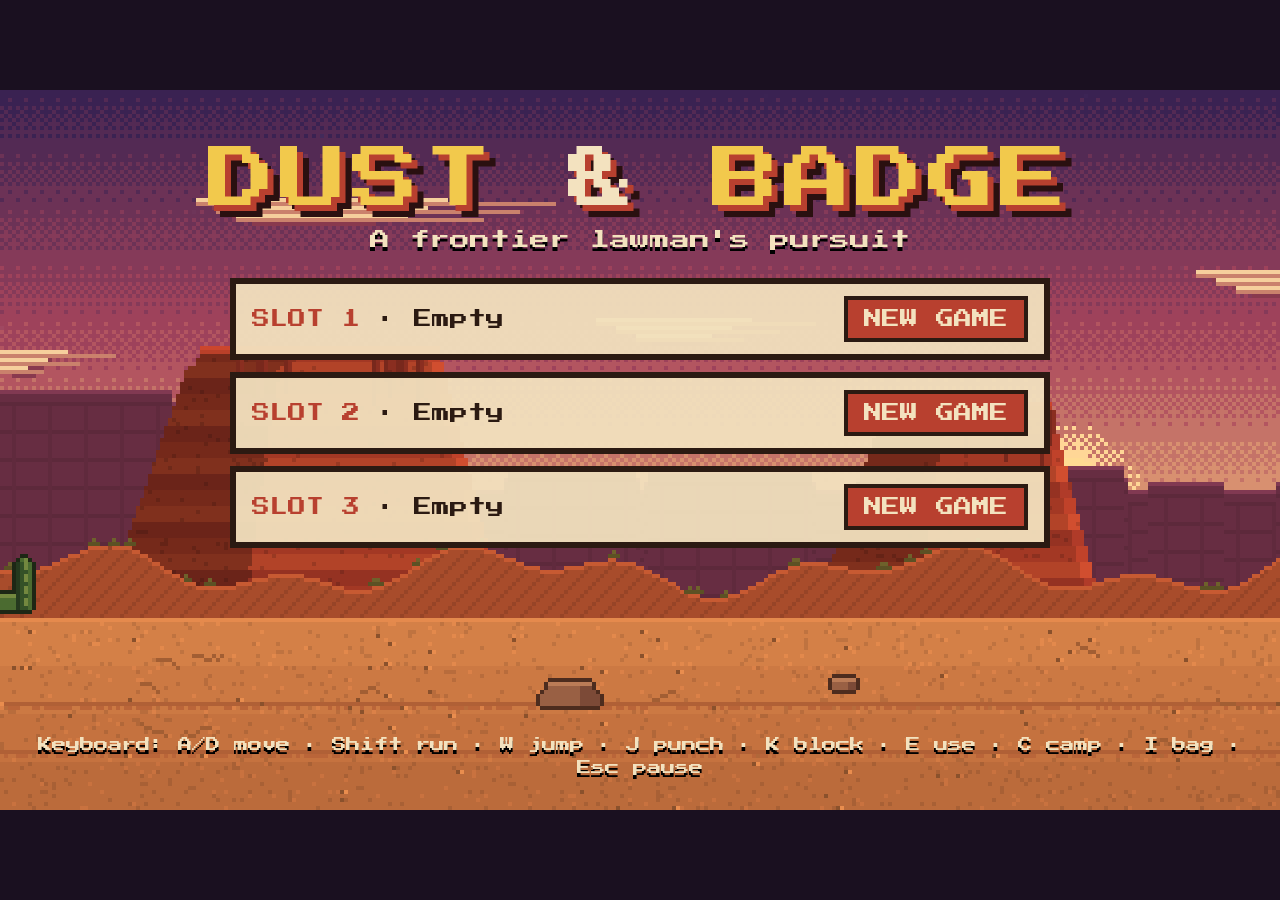
==== index.html @ 76fa45ed "Stage 1: playable town and badlands slice of Dust & Badge Title screen with 3 save slots, intro cuts" ====
<!doctype html>
<html lang="en">
<head>
<meta charset="utf-8">
<meta name="viewport" content="width=device-width, initial-scale=1, maximum-scale=1, user-scalable=no, viewport-fit=cover">
<meta name="theme-color" content="#1a1020">
<title>Dust &amp; Badge</title>
<link rel="preconnect" href="https://fonts.googleapis.com">
<link rel="preconnect" href="https://fonts.gstatic.com" crossorigin>
<link href="https://fonts.googleapis.com/css2?family=Press+Start+2P&display=swap" rel="stylesheet">
<link rel="stylesheet" href="css/style.css">
</head>
<body>
<div id="stage">
  <canvas id="screen" width="320" height="180"></canvas>

  <div id="hud" class="hidden">
    <div class="bars">
      <div class="bar hp"><span>HP</span><div><i></i></div></div>
      <div class="bar food"><span>FOOD</span><div><i></i></div></div>
      <div class="bar rest"><span>REST</span><div><i></i></div></div>
    </div>
    <div class="clock">
      <div id="hud-day">DAY 1</div>
      <div id="hud-time">8:00 AM</div>
      <div id="hud-money">$0</div>
    </div>
    <div id="hud-place"></div>
  </div>

  <div id="prompt" class="hidden"></div>
  <div id="toast" class="hidden"></div>

  <div id="dialogue" class="hidden">
    <div id="dlg-name"></div>
    <div id="dlg-text"></div>
    <div id="dlg-next">&#9660;</div>
  </div>

  <div id="menu" class="hidden">
    <div class="menu-box">
      <div id="menu-title"></div>
      <div id="menu-sub"></div>
      <div id="menu-list"></div>
      <div id="menu-hint"></div>
    </div>
  </div>

  <div id="title" class="hidden">
    <canvas id="title-art" width="320" height="180"></canvas>
    <div class="title-inner">
      <h1>DUST <span>&amp;</span> BADGE</h1>
      <p class="tag">A frontier lawman's pursuit</p>
      <div id="slots"></div>
      <p class="help">Keyboard: A/D move &middot; Shift run &middot; W jump &middot; J punch &middot; K block &middot; E use &middot; C camp &middot; I bag &middot; Esc pause</p>
    </div>
  </div>

  <div id="fade"></div>

  <div id="touch" class="hidden">
    <div class="pad left">
      <button data-k="left" aria-label="Left">&#9664;</button>
      <button data-k="right" aria-label="Right">&#9654;</button>
      <button data-k="run" class="small" aria-label="Run">RUN</button>
    </div>
    <div class="pad top">
      <button data-k="bag" class="small">BAG</button>
      <button data-k="camp" class="small">CAMP</button>
      <button data-k="pause" class="small">II</button>
    </div>
    <div class="pad right">
      <button data-k="use" class="small">USE</button>
      <button data-k="block">BLK</button>
      <button data-k="punch">PUNCH</button>
      <button data-k="jump">JUMP</button>
    </div>
  </div>

  <div id="rotate" class="hidden">Turn your phone sideways to play</div>
</div>

<script src="js/util.js"></script>
<script src="js/font.js"></script>
<script src="js/sprites.js"></script>
<script src="js/props.js"></script>
<script src="js/backgrounds.js"></script>
<script src="js/audio.js"></script>
<script src="js/input.js"></script>
<script src="js/items.js"></script>
<script src="js/world.js"></script>
<script src="js/entities.js"></script>
<script src="js/interior.js"></script>
<script src="js/save.js"></script>
<script src="js/ui.js"></script>
<script src="js/game.js"></script>
</body>
</html>
---- css/style.css ----
:root {
  --ink: #2b1a12;
  --paper: #f3e2bf;
  --paper-dark: #d9bf8e;
  --rust: #b8402f;
  --gold: #f2c94c;
  --night: #1a1020;
  --hp: #d0453a;
  --food: #e08a2e;
  --rest: #4f8fd6;
  --font: "Press Start 2P", ui-monospace, Menlo, Consolas, monospace;
}

* { box-sizing: border-box; -webkit-tap-highlight-color: transparent; }

html, body {
  margin: 0;
  height: 100%;
  background: var(--night);
  color: var(--paper);
  font-family: var(--font);
  overflow: hidden;
  touch-action: none;
  user-select: none;
  -webkit-user-select: none;
}

#stage {
  position: absolute;
  left: 50%;
  top: 50%;
  transform: translate(-50%, -50%);
  /* width/height set from JS to keep 16:9 */
  font-size: calc(var(--u) * 6);
}

#screen, #title-art {
  position: absolute;
  inset: 0;
  width: 100%;
  height: 100%;
  image-rendering: pixelated;
  image-rendering: crisp-edges;
}

.hidden { display: none !important; }

/* ---------- HUD ---------- */
#hud { position: absolute; inset: 0; pointer-events: none; }
#hud .bars { position: absolute; left: calc(var(--u) * 6); top: calc(var(--u) * 6); display: grid; gap: calc(var(--u) * 2.5); }
.bar { display: flex; align-items: center; gap: calc(var(--u) * 3); font-size: calc(var(--u) * 5); text-shadow: 0 calc(var(--u)) 0 #000; }
.bar span { width: calc(var(--u) * 22); text-align: right; }
.bar div {
  width: calc(var(--u) * 60);
  height: calc(var(--u) * 5);
  background: #2a1c18;
  border: calc(var(--u)) solid #120a08;
  box-shadow: 0 calc(var(--u)) 0 rgba(0,0,0,.4);
}
.bar i { display: block; height: 100%; width: 100%; transition: width .2s; }
.bar.hp i { background: linear-gradient(var(--hp) 60%, #9a2c24 60%); }
.bar.food i { background: linear-gradient(var(--food) 60%, #a85f18 60%); }
.bar.rest i { background: linear-gradient(var(--rest) 60%, #2f5f9c 60%); }
.bar.low span { color: #ff8a7a; animation: blink .8s steps(2) infinite; }
@keyframes blink { 50% { opacity: .3; } }

#hud .clock {
  position: absolute; right: calc(var(--u) * 6); top: calc(var(--u) * 6);
  text-align: right; line-height: 1.6; font-size: calc(var(--u) * 5);
  text-shadow: 0 calc(var(--u)) 0 #000;
}
#hud-money { color: var(--gold); }
#hud-place {
  position: absolute; left: 50%; top: calc(var(--u) * 6); transform: translateX(-50%);
  font-size: calc(var(--u) * 5); color: var(--paper); text-shadow: 0 calc(var(--u)) 0 #000;
  opacity: 0; transition: opacity .8s; white-space: nowrap;
}
#hud-place.show { opacity: 1; }
#stage.menu-open #touch { visibility: hidden; }
#stage.talking #hud, #stage.talking #touch .top { visibility: hidden; }

/* ---------- prompt / toast ---------- */
#prompt, #toast {
  position: absolute; left: 50%; transform: translateX(-50%);
  background: rgba(20, 12, 10, .82); border: calc(var(--u)) solid var(--paper-dark);
  padding: calc(var(--u) * 3) calc(var(--u) * 5); font-size: calc(var(--u) * 5);
  white-space: nowrap; pointer-events: none; color: var(--paper);
}
#prompt { top: calc(var(--u) * 40); }
#prompt b { color: var(--gold); font-weight: normal; }
#toast { top: calc(var(--u) * 56); max-width: 90%; white-space: normal; text-align: center; line-height: 1.6; }

/* ---------- dialogue ---------- */
#dialogue {
  position: absolute; left: calc(var(--u) * 10); right: calc(var(--u) * 10); top: calc(var(--u) * 12);
  min-height: calc(var(--u) * 44);
  background: var(--paper); color: var(--ink);
  border: calc(var(--u) * 1.5) solid var(--ink);
  box-shadow: inset 0 0 0 calc(var(--u)) var(--paper-dark), 0 calc(var(--u) * 2) 0 rgba(0,0,0,.5);
  padding: calc(var(--u) * 5) calc(var(--u) * 7);
  font-size: calc(var(--u) * 5.5); line-height: 1.7; cursor: pointer;
}
#dlg-name {
  position: absolute; top: calc(var(--u) * -7); left: calc(var(--u) * 6);
  background: var(--rust); color: var(--paper); padding: calc(var(--u) * 1.5) calc(var(--u) * 4);
  border: calc(var(--u)) solid var(--ink); font-size: calc(var(--u) * 5);
}
#dlg-name:empty { display: none; }
#dlg-next { position: absolute; right: calc(var(--u) * 5); bottom: calc(var(--u) * 3); animation: bob .6s steps(2) infinite; }
@keyframes bob { 50% { transform: translateY(calc(var(--u) * 1.5)); } }

/* ---------- menu ---------- */
#menu { position: absolute; inset: 0; background: rgba(10, 6, 12, .55); display: flex; align-items: center; justify-content: center; }
.menu-box {
  width: 62%; max-height: 86%; display: flex; flex-direction: column;
  background: var(--paper); color: var(--ink);
  border: calc(var(--u) * 1.5) solid var(--ink);
  box-shadow: inset 0 0 0 calc(var(--u)) var(--paper-dark), 0 calc(var(--u) * 3) 0 rgba(0,0,0,.5);
  padding: calc(var(--u) * 6);
}
#menu-title { font-size: calc(var(--u) * 7); color: var(--rust); margin-bottom: calc(var(--u) * 2); }
#menu-sub { font-size: calc(var(--u) * 4.5); line-height: 1.6; margin-bottom: calc(var(--u) * 4); color: #6b4a33; }
#menu-sub:empty { display: none; }
#menu-list { overflow-y: auto; display: grid; gap: calc(var(--u) * 1.5); }
#menu-list button {
  font: inherit; font-size: calc(var(--u) * 5); text-align: left; color: var(--ink);
  background: transparent; border: calc(var(--u)) solid transparent; padding: calc(var(--u) * 2.5) calc(var(--u) * 3);
  display: flex; justify-content: space-between; gap: calc(var(--u) * 4); cursor: pointer;
}
#menu-list button .r { color: #7a5a3a; }
#menu-list button.sel, #menu-list button:hover { background: var(--ink); color: var(--paper); }
#menu-list button.sel .r, #menu-list button:hover .r { color: var(--gold); }
#menu-list button:disabled { opacity: .4; cursor: default; }
#menu-list .note { font-size: calc(var(--u) * 4.5); padding: calc(var(--u) * 2) calc(var(--u) * 3); color: #7a5a3a; }
#menu-hint { margin-top: calc(var(--u) * 4); font-size: calc(var(--u) * 4); color: #8a6a4a; }

/* ---------- title ---------- */
#title { position: absolute; inset: 0; }
.title-inner { position: absolute; inset: 0; display: flex; flex-direction: column; align-items: center; padding-top: calc(var(--u) * 14); }
#title h1 {
  margin: 0; font-size: calc(var(--u) * 17); font-weight: normal; color: var(--gold); letter-spacing: calc(var(--u)); text-align: center;
  text-shadow: calc(var(--u) * 1.5) calc(var(--u) * 1.5) 0 var(--rust), calc(var(--u) * 3) calc(var(--u) * 3) 0 #2a1010;
}
#title h1 span { color: var(--paper); }
#title .tag { margin: calc(var(--u) * 4) 0 calc(var(--u) * 7); font-size: calc(var(--u) * 5); color: var(--paper); text-shadow: 0 calc(var(--u)) 0 #000; }
#slots { display: grid; gap: calc(var(--u) * 3); width: 64%; }
.slot {
  display: flex; align-items: center; gap: calc(var(--u) * 3);
  background: rgba(243, 226, 191, .94); color: var(--ink);
  border: calc(var(--u) * 1.5) solid var(--ink); padding: calc(var(--u) * 3) calc(var(--u) * 4);
  font-size: calc(var(--u) * 4.5);
}
.slot .info { flex: 1; line-height: 1.6; }
.slot .info b { color: var(--rust); font-weight: normal; }
.slot button {
  font: inherit; font-size: calc(var(--u) * 4.5); padding: calc(var(--u) * 2.5) calc(var(--u) * 4); cursor: pointer;
  background: var(--rust); color: var(--paper); border: calc(var(--u)) solid var(--ink);
}
.slot button.del { background: #6b4a33; }
.slot button:hover, .slot button.sel { background: var(--ink); }
#title .help { position: absolute; bottom: calc(var(--u) * 4); font-size: calc(var(--u) * 3.6); color: var(--paper); text-shadow: 0 calc(var(--u)) 0 #000; text-align: center; padding: 0 calc(var(--u) * 6); line-height: 1.6; }

/* ---------- fade ---------- */
#fade { position: absolute; inset: 0; background: #000; opacity: 0; pointer-events: none; transition: opacity .6s; }
#fade.on { opacity: 1; }

/* ---------- touch controls ---------- */
#touch { position: absolute; inset: 0; pointer-events: none; }
#touch .pad { position: absolute; display: flex; gap: calc(var(--u) * 4); pointer-events: none; }
#touch .left { left: calc(var(--u) * 6); bottom: calc(var(--u) * 6); align-items: flex-end; }
#touch .right { right: calc(var(--u) * 6); bottom: calc(var(--u) * 6); align-items: flex-end; flex-wrap: wrap-reverse; width: calc(var(--u) * 90); justify-content: flex-end; }
#touch .top { left: 50%; transform: translateX(-50%); top: calc(var(--u) * 4); }
#touch button {
  pointer-events: auto;
  width: calc(var(--u) * 26); height: calc(var(--u) * 26);
  border-radius: 50%; border: calc(var(--u)) solid rgba(255,255,255,.5);
  background: rgba(30, 18, 14, .45); color: rgba(255,255,255,.85);
  font: inherit; font-size: calc(var(--u) * 5); touch-action: none;
}
#touch button.small { width: calc(var(--u) * 20); height: calc(var(--u) * 20); font-size: calc(var(--u) * 3.6); }
#touch .top button { width: calc(var(--u) * 22); height: calc(var(--u) * 12); border-radius: calc(var(--u) * 3); }
#touch button.on { background: rgba(242, 201, 76, .55); color: #000; }
body.touch #hud .bars { top: calc(var(--u) * 4); }
body.touch #hud .clock { top: calc(var(--u) * 4); }
body.touch #hud-place { top: calc(var(--u) * 20); }
body.touch #prompt { top: calc(var(--u) * 44); }

#rotate {
  position: fixed; inset: 0; z-index: 10; display: flex; align-items: center; justify-content: center; text-align: center;
  background: var(--night); color: var(--paper); font-size: 14px; padding: 24px; line-height: 1.8;
}
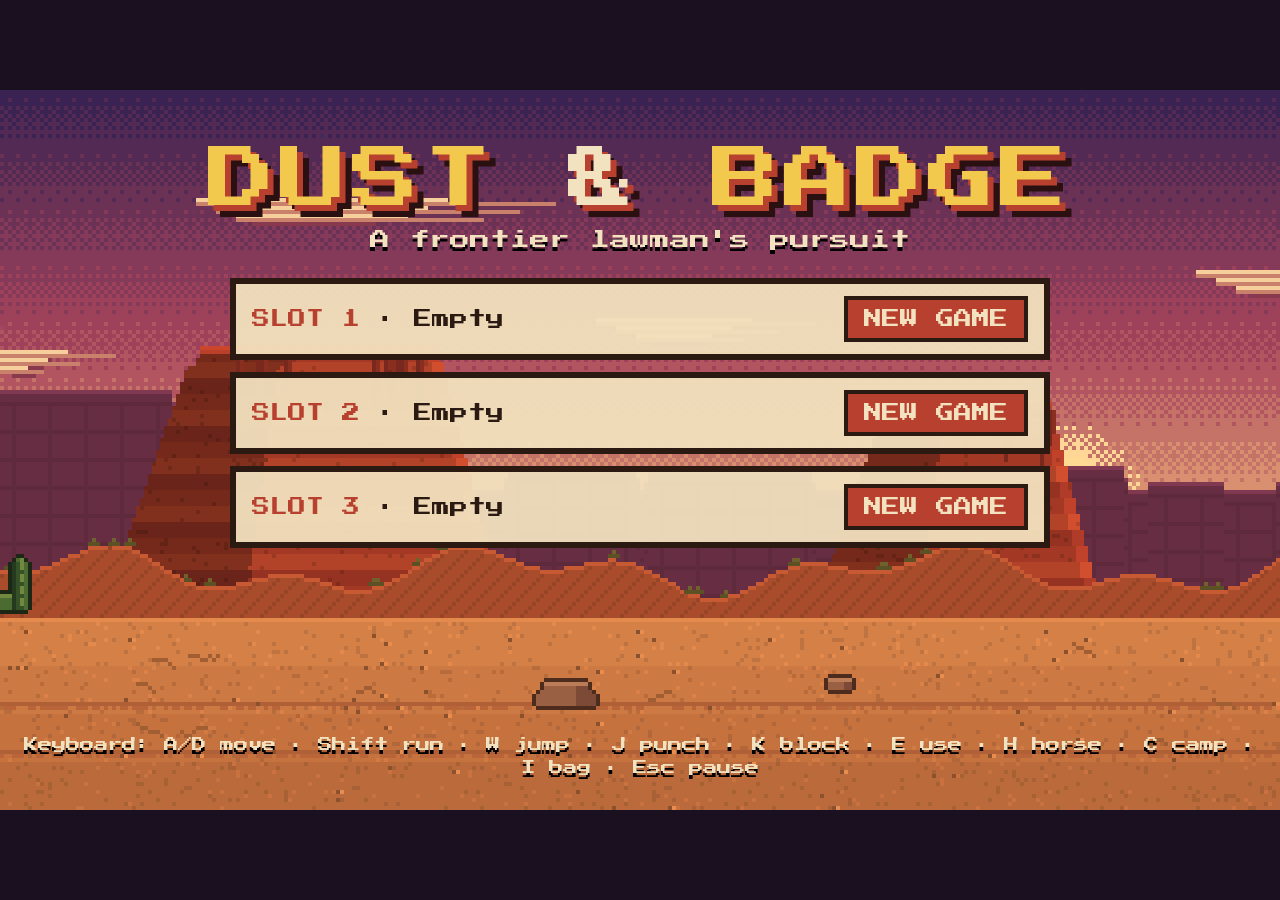
==== commit 72a01053: "Walk-in interiors, unique townsfolk, horses, and new abandoned buildings - Every town building is no" ====
--- a/index.html
+++ b/index.html
@@ -19,6 +19,7 @@
       <div class="bar hp"><span>HP</span><div><i></i></div></div>
       <div class="bar food"><span>FOOD</span><div><i></i></div></div>
       <div class="bar rest"><span>REST</span><div><i></i></div></div>
+      <div class="bar horse hidden"><span id="hud-horse-name">HORSE</span><div><i></i></div></div>
     </div>
     <div class="clock">
       <div id="hud-day">DAY 1</div>
@@ -52,7 +53,7 @@
       <h1>DUST <span>&amp;</span> BADGE</h1>
       <p class="tag">A frontier lawman's pursuit</p>
       <div id="slots"></div>
-      <p class="help">Keyboard: A/D move &middot; Shift run &middot; W jump &middot; J punch &middot; K block &middot; E use &middot; C camp &middot; I bag &middot; Esc pause</p>
+      <p class="help">Keyboard: A/D move &middot; Shift run &middot; W jump &middot; J punch &middot; K block &middot; E use &middot; H horse &middot; C camp &middot; I bag &middot; Esc pause</p>
     </div>
   </div>
 
@@ -67,6 +68,7 @@
     <div class="pad top">
       <button data-k="bag" class="small">BAG</button>
       <button data-k="camp" class="small">CAMP</button>
+      <button data-k="horse" class="small">HORSE</button>
       <button data-k="pause" class="small">II</button>
     </div>
     <div class="pad right">
@@ -84,13 +86,14 @@
 <script src="js/font.js"></script>
 <script src="js/sprites.js"></script>
 <script src="js/props.js"></script>
+<script src="js/horse.js"></script>
 <script src="js/backgrounds.js"></script>
 <script src="js/audio.js"></script>
 <script src="js/input.js"></script>
 <script src="js/items.js"></script>
 <script src="js/world.js"></script>
 <script src="js/entities.js"></script>
-<script src="js/interior.js"></script>
+<script src="js/rooms.js"></script>
 <script src="js/save.js"></script>
 <script src="js/ui.js"></script>
 <script src="js/game.js"></script>
--- a/css/style.css
+++ b/css/style.css
@@ -61,6 +61,12 @@
 .bar.hp i { background: linear-gradient(var(--hp) 60%, #9a2c24 60%); }
 .bar.food i { background: linear-gradient(var(--food) 60%, #a85f18 60%); }
 .bar.rest i { background: linear-gradient(var(--rest) 60%, #2f5f9c 60%); }
+.bar.horse span { font-size: calc(var(--u) * 3.4); }
+.bar.horse i { background: linear-gradient(#a8743c 60%, #7a5226 60%); }
+#menu-list input {
+  font: inherit; font-size: calc(var(--u) * 6); padding: calc(var(--u) * 3); border: calc(var(--u)) solid var(--ink);
+  background: #fffaf0; color: var(--ink); width: 100%;
+}
 .bar.low span { color: #ff8a7a; animation: blink .8s steps(2) infinite; }
 @keyframes blink { 50% { opacity: .3; } }
 
@@ -110,7 +116,7 @@
 @keyframes bob { 50% { transform: translateY(calc(var(--u) * 1.5)); } }
 
 /* ---------- menu ---------- */
-#menu { position: absolute; inset: 0; background: rgba(10, 6, 12, .55); display: flex; align-items: center; justify-content: center; }
+#menu { position: absolute; inset: 0; z-index: 5; background: rgba(10, 6, 12, .55); display: flex; align-items: center; justify-content: center; }
 .menu-box {
   width: 62%; max-height: 86%; display: flex; flex-direction: column;
   background: var(--paper); color: var(--ink);
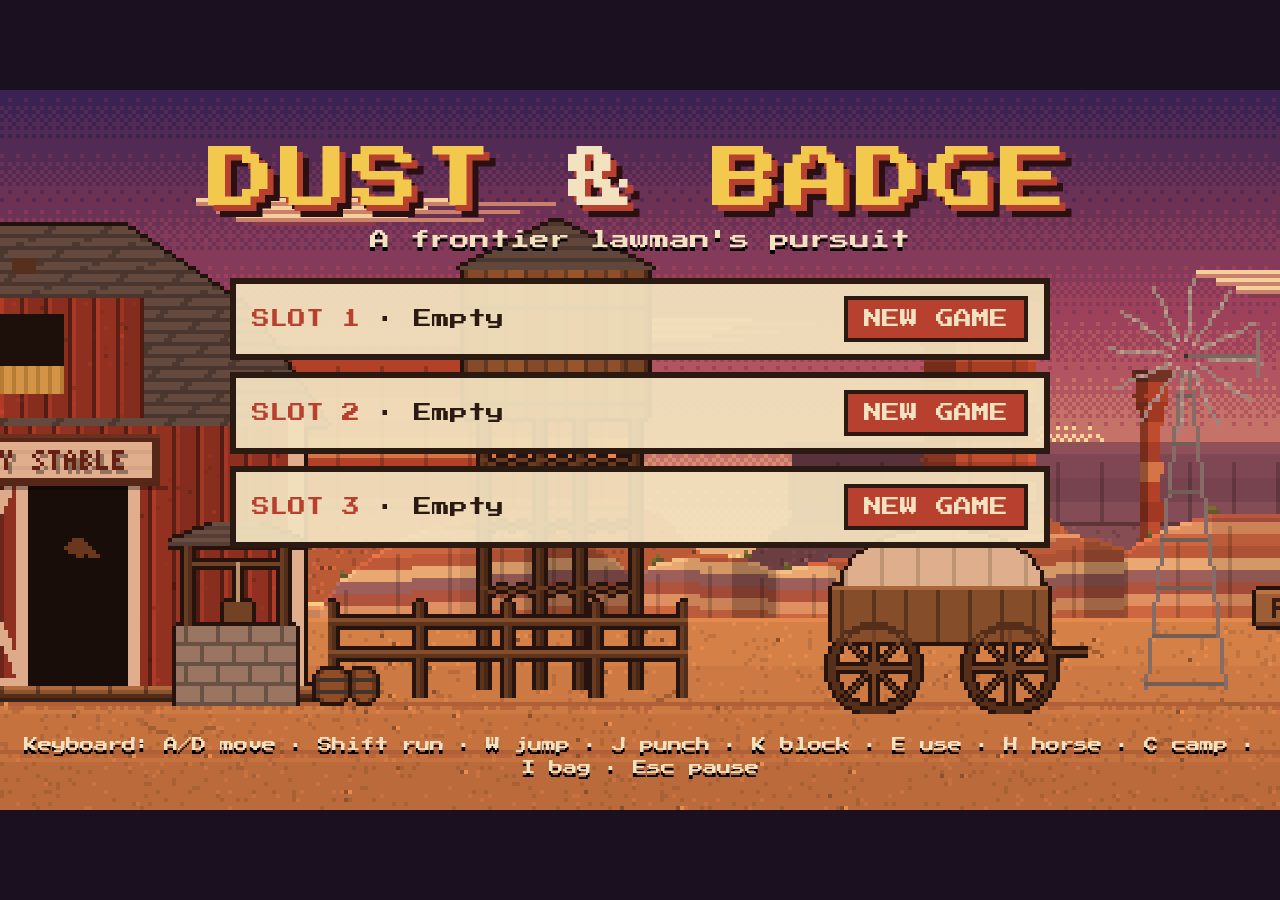
==== commit fb82a3a6: "A bigger, livelier town with detailed buildings - New building toolkit: clapboard and board-and-batt" ====
--- a/index.html
+++ b/index.html
@@ -86,6 +86,7 @@
 <script src="js/font.js"></script>
 <script src="js/sprites.js"></script>
 <script src="js/props.js"></script>
+<script src="js/buildings.js"></script>
 <script src="js/horse.js"></script>
 <script src="js/backgrounds.js"></script>
 <script src="js/audio.js"></script>
@@ -93,6 +94,7 @@
 <script src="js/items.js"></script>
 <script src="js/world.js"></script>
 <script src="js/entities.js"></script>
+<script src="js/town.js"></script>
 <script src="js/rooms.js"></script>
 <script src="js/save.js"></script>
 <script src="js/ui.js"></script>
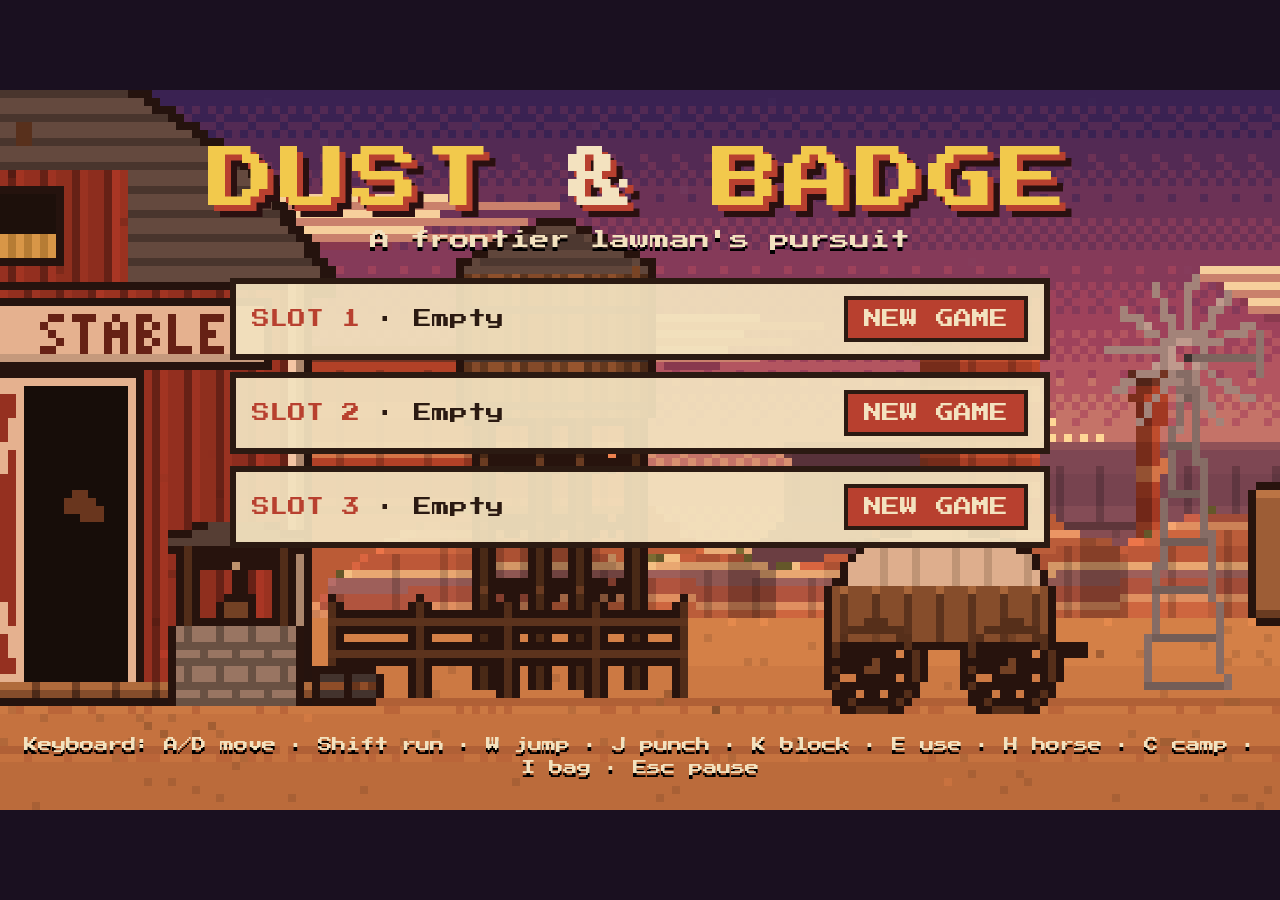
==== commit c6f87415: "Make browsers load new versions of the game Script and stylesheet links carry a ?v= version that is " ====
--- a/index.html
+++ b/index.html
@@ -3,12 +3,14 @@
 <head>
 <meta charset="utf-8">
 <meta name="viewport" content="width=device-width, initial-scale=1, maximum-scale=1, user-scalable=no, viewport-fit=cover">
+<!-- Bump ?v= on the files below with each release so browsers fetch the new version. -->
+<meta http-equiv="Cache-Control" content="no-cache">
 <meta name="theme-color" content="#1a1020">
 <title>Dust &amp; Badge</title>
 <link rel="preconnect" href="https://fonts.googleapis.com">
 <link rel="preconnect" href="https://fonts.gstatic.com" crossorigin>
 <link href="https://fonts.googleapis.com/css2?family=Press+Start+2P&display=swap" rel="stylesheet">
-<link rel="stylesheet" href="css/style.css">
+<link rel="stylesheet" href="css/style.css?v=11">
 </head>
 <body>
 <div id="stage">
@@ -57,6 +59,17 @@
     </div>
   </div>
 
+  <div id="custom" class="hidden">
+    <div class="custom-box">
+      <div class="custom-title">YOUR SHERIFF</div>
+      <div class="custom-body">
+        <canvas id="custom-art" width="88" height="80"></canvas>
+        <div id="custom-rows"></div>
+      </div>
+      <div class="custom-hint" id="custom-hint"></div>
+    </div>
+  </div>
+
   <div id="fade"></div>
 
   <div id="touch" class="hidden">
@@ -82,22 +95,24 @@
   <div id="rotate" class="hidden">Turn your phone sideways to play</div>
 </div>
 
-<script src="js/util.js"></script>
-<script src="js/font.js"></script>
-<script src="js/sprites.js"></script>
-<script src="js/props.js"></script>
-<script src="js/buildings.js"></script>
-<script src="js/horse.js"></script>
-<script src="js/backgrounds.js"></script>
-<script src="js/audio.js"></script>
-<script src="js/input.js"></script>
-<script src="js/items.js"></script>
-<script src="js/world.js"></script>
-<script src="js/entities.js"></script>
-<script src="js/town.js"></script>
-<script src="js/rooms.js"></script>
-<script src="js/save.js"></script>
-<script src="js/ui.js"></script>
-<script src="js/game.js"></script>
+<script src="js/util.js?v=11"></script>
+<script src="js/font.js?v=11"></script>
+<script src="js/sprites.js?v=11"></script>
+<script src="js/charframes.js?v=11"></script>
+<script src="js/chars.js?v=11"></script>
+<script src="js/props.js?v=11"></script>
+<script src="js/buildings.js?v=11"></script>
+<script src="js/horse.js?v=11"></script>
+<script src="js/backgrounds.js?v=11"></script>
+<script src="js/audio.js?v=11"></script>
+<script src="js/input.js?v=11"></script>
+<script src="js/items.js?v=11"></script>
+<script src="js/world.js?v=11"></script>
+<script src="js/entities.js?v=11"></script>
+<script src="js/town.js?v=11"></script>
+<script src="js/rooms.js?v=11"></script>
+<script src="js/save.js?v=11"></script>
+<script src="js/ui.js?v=11"></script>
+<script src="js/game.js?v=11"></script>
 </body>
 </html>
--- a/css/style.css
+++ b/css/style.css
@@ -165,6 +165,33 @@
 .slot button.del { background: #6b4a33; }
 .slot button:hover, .slot button.sel { background: var(--ink); }
 #title .help { position: absolute; bottom: calc(var(--u) * 4); font-size: calc(var(--u) * 3.6); color: var(--paper); text-shadow: 0 calc(var(--u)) 0 #000; text-align: center; padding: 0 calc(var(--u) * 6); line-height: 1.6; }
+
+/* ---------- character customiser ---------- */
+#custom { position: absolute; inset: 0; z-index: 4; background: rgba(10, 6, 12, .45); display: flex; align-items: center; justify-content: center; }
+.custom-box {
+  width: 78%; background: var(--paper); color: var(--ink);
+  border: calc(var(--u) * 1.5) solid var(--ink);
+  box-shadow: inset 0 0 0 calc(var(--u)) var(--paper-dark), 0 calc(var(--u) * 3) 0 rgba(0,0,0,.5);
+  padding: calc(var(--u) * 5) calc(var(--u) * 6);
+}
+.custom-title { font-size: calc(var(--u) * 7); color: var(--rust); margin-bottom: calc(var(--u) * 3); }
+.custom-body { display: flex; gap: calc(var(--u) * 5); align-items: center; }
+#custom-art {
+  width: calc(var(--u) * 66); height: calc(var(--u) * 60); image-rendering: pixelated; flex: none;
+  background: linear-gradient(#e9c58e, #d9a86a 78%, #b98650 78%); border: calc(var(--u)) solid var(--ink);
+}
+#custom-rows { flex: 1; display: grid; gap: calc(var(--u) * 1.5); }
+.crow { display: flex; align-items: center; gap: calc(var(--u) * 2); font-size: calc(var(--u) * 4.5); padding: calc(var(--u)) calc(var(--u) * 2); border: calc(var(--u)) solid transparent; }
+.crow.sel { border-color: var(--ink); }
+.crow .lbl { width: calc(var(--u) * 24); color: #7a5a3a; }
+.crow .val { flex: 1; text-align: center; }
+.crow button, .custom-go {
+  font: inherit; font-size: calc(var(--u) * 4.5); cursor: pointer; background: var(--rust); color: var(--paper);
+  border: calc(var(--u)) solid var(--ink); padding: calc(var(--u) * 1.5) calc(var(--u) * 3);
+}
+.custom-go { margin-top: calc(var(--u) * 2); padding: calc(var(--u) * 2.5); }
+.custom-go.sel, .crow button:hover, .custom-go:hover { background: var(--ink); }
+.custom-hint { margin-top: calc(var(--u) * 3); font-size: calc(var(--u) * 3.8); color: #8a6a4a; }
 
 /* ---------- fade ---------- */
 #fade { position: absolute; inset: 0; background: #000; opacity: 0; pointer-events: none; transition: opacity .6s; }
